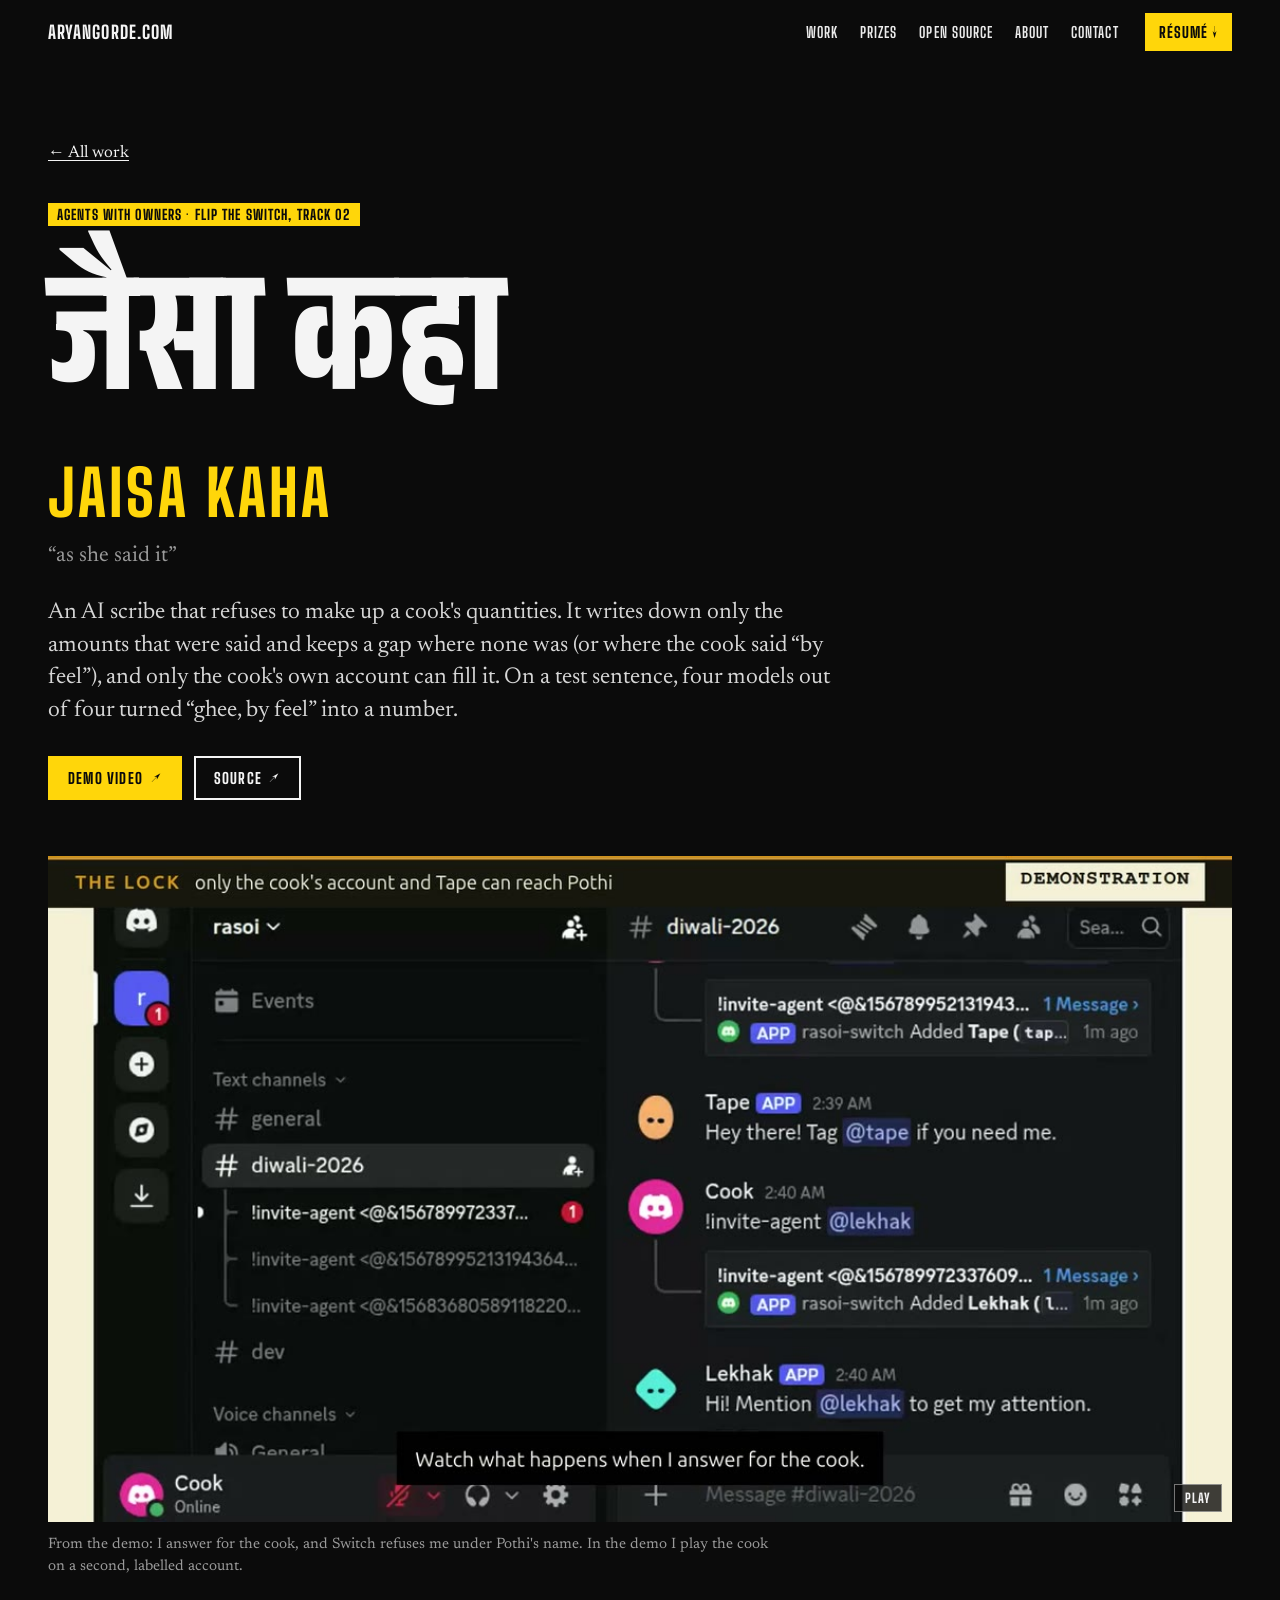
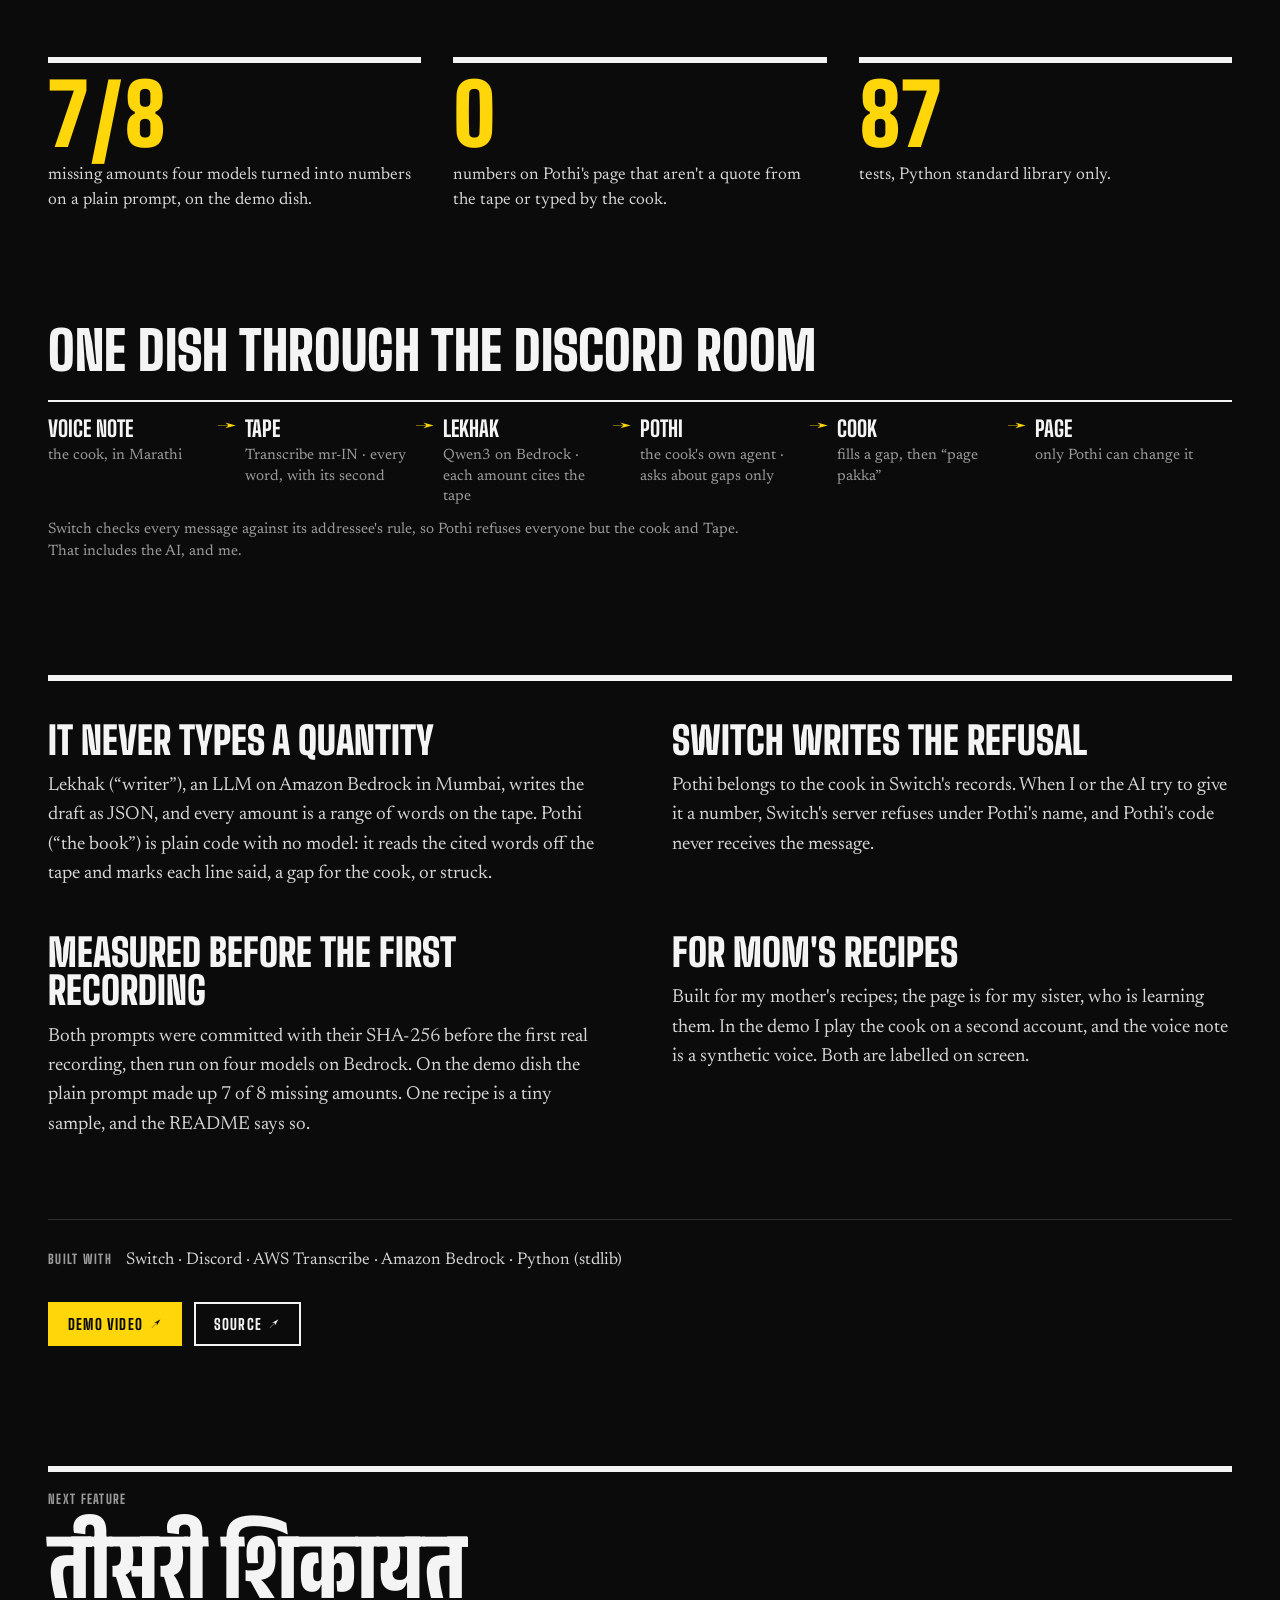
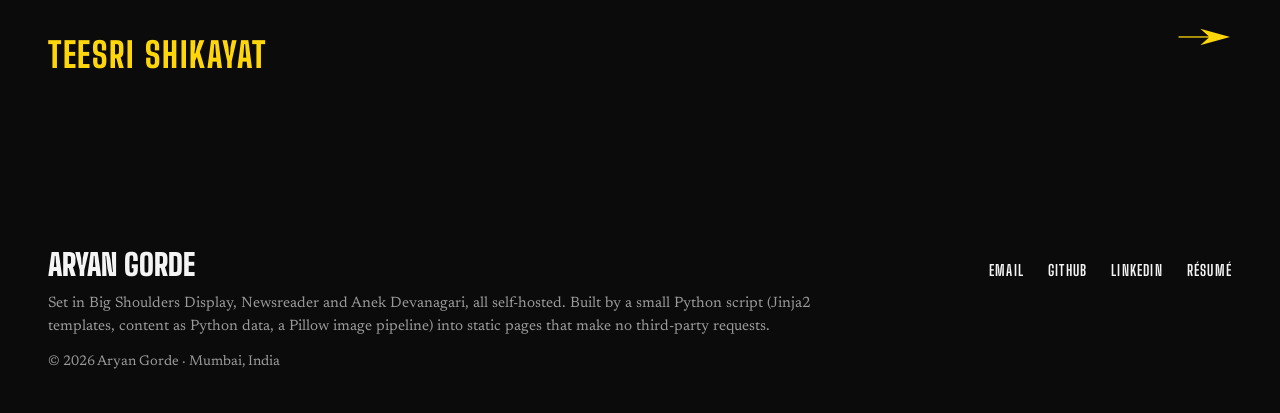
==== jaisa-kaha/index.html @ fd1ba0e4 "Magazine redesign: feature pages, new type, 404 and link previews Rebuilds aryangorde.com as a magaz" ====
<!DOCTYPE html>
<html lang="en">
<head>
<meta charset="UTF-8" />
<meta name="viewport" content="width=device-width, initial-scale=1.0" />
<title>Jaisa Kaha · Aryan Gorde</title>
<meta name="description" content="An AI scribe that refuses to make up a cook's quantities. Only the cook's own account can fill a gap." />
<meta name="theme-color" content="#0b0b0b" />
<link rel="icon" href="data:image/svg+xml,%3Csvg xmlns='http://www.w3.org/2000/svg' viewBox='0 0 32 32'%3E%3Crect width='32' height='32' fill='%230b0b0b'/%3E%3Crect x='5' y='20' width='22' height='7' fill='%23ffd60a'/%3E%3Cpath d='M9 18 15 4h2l6 14h-4l-1-3h-4l-1 3z' fill='%23f4f4f4'/%3E%3C/svg%3E" />
<meta name="color-scheme" content="dark" />
<link rel="canonical" href="https://aryangorde.com/jaisa-kaha/" />

<meta property="og:type" content="article" />
<meta property="og:site_name" content="aryangorde.com" />
<meta property="og:title" content="Jaisa Kaha · Aryan Gorde" />
<meta property="og:description" content="An AI scribe that refuses to make up a cook's quantities. Only the cook's own account can fill a gap." />
<meta property="og:url" content="https://aryangorde.com/jaisa-kaha/" />
<meta property="og:image" content="https://aryangorde.com/og/jaisa-kaha.jpg" />
<meta property="og:image:width" content="1200" />
<meta property="og:image:height" content="630" />
<meta property="og:image:alt" content="Jaisa Kaha, a build by Aryan Gorde" />
<meta name="twitter:card" content="summary_large_image" />

<link rel="preload" href="/fonts/big-shoulders-latin.woff2" as="font" type="font/woff2" crossorigin />
<link rel="preload" href="/fonts/newsreader-latin.woff2" as="font" type="font/woff2" crossorigin />
<link rel="preload" href="/fonts/anek-devanagari-names.woff2" as="font" type="font/woff2" crossorigin />

<!--
  GENERATED FILE. Built by build.py from build_src/; edits here are overwritten.
  Edit build_src/content.py (words), build_src/templates/ (markup),
  build_src/static/css/site.css (design) or build_src/static/js/site.js (behaviour),
  then run: python3 build.py
-->

<script>
(function (d) {
  var r = d.documentElement;
  r.classList.add("js");
  if (window.matchMedia && matchMedia("(prefers-reduced-motion: no-preference)").matches) r.classList.add("motion");
})(document);
</script>

<style>
@font-face {
  font-family: "Big Shoulders Display";
  src: url(/fonts/big-shoulders-latin.woff2) format("woff2");
  font-weight: 600 900;
  font-display: swap;
}
/* ₹ and arrows: not in the latin subset. */
@font-face {
  font-family: "Big Shoulders Display";
  src: url(/fonts/big-shoulders-symbols.woff2) format("woff2");
  font-weight: 600 900;
  unicode-range: U+20B9, U+2190-2193, U+2197, U+2212;
  font-display: swap;
}
@font-face {
  font-family: "Newsreader";
  src: url(/fonts/newsreader-latin.woff2) format("woff2");
  font-weight: 400 700;
  font-display: swap;
}
@font-face {
  font-family: "Newsreader";
  src: url(/fonts/newsreader-symbols.woff2) format("woff2");
  font-weight: 400 700;
  unicode-range: U+20B9, U+2190-2193, U+2197, U+2212;
  font-display: swap;
}
/* Only the letters of the project names (a Google Fonts text= subset, 3 KB). */
@font-face {
  font-family: "Anek Devanagari";
  src: url(/fonts/anek-devanagari-names.woff2) format("woff2");
  font-weight: 700;
  font-stretch: 75%;
  font-display: swap;
}

/* ==========================================================================
   aryangorde.com: the magazine.

   Black pages with white type, a cool white "paper" for the record (prizes,
   open source, changelog) and a yellow back cover. Headlines in Big Shoulders
   Display, text in Newsreader, the Hindi names in Anek Devanagari. One accent,
   the yellow: chips, the highlighter, numbers, and the button that matters.

   Colours a section uses come from the --c-* variables, which .paper and
   .contact flip, so a component works on any page colour without a variant.
   Every class used in the templates has to be defined here: build.py fails
   the build otherwise.
   ========================================================================== */

:root {
  --bg: #0b0b0b;
  --fg: #f4f4f4;
  --dim: #9a9a9a;
  --body: #d6d6d6;
  --hl: #ffd60a;
  --paper: #f4f4f4;
  --ink: #0b0b0b;

  --head: "Big Shoulders Display", Impact, "Arial Narrow", sans-serif;
  --text: "Newsreader", Georgia, "Times New Roman", serif;
  --hi: "Anek Devanagari", "Noto Sans Devanagari", sans-serif;
  --mono: ui-monospace, SFMono-Regular, Menlo, Consolas, "Liberation Mono", monospace;

  --max: 1320px;
  --gut: clamp(20px, 4vw, 48px);
  --nav-h: 64px;
  --rule: 6px;

  /* The colours of whatever page a component sits on. */
  --c-bg: var(--bg);
  --c-fg: var(--fg);
  --c-dim: var(--dim);
  --c-body: var(--body);
  --c-line: rgba(244, 244, 244, .16);
  --c-focus: var(--hl);
}

/* ---- base ----------------------------------------------------------------- */

*, *::before, *::after { box-sizing: border-box; }
* { margin: 0; }
ul, ol { padding: 0; list-style: none; }
[hidden] { display: none !important; }

html {
  background: var(--bg);
  color: var(--fg);
  scroll-padding-top: calc(var(--nav-h) + 16px);
  -webkit-text-size-adjust: 100%;
  text-size-adjust: 100%;
}
html.motion { scroll-behavior: smooth; }

body {
  font: 400 19px/1.5 var(--text);
  font-optical-sizing: auto;
  -webkit-font-smoothing: antialiased;
  -moz-osx-font-smoothing: grayscale;
  text-rendering: optimizeLegibility;
  overflow-x: hidden;
}

img, video, svg { display: block; max-width: 100%; }
img, video { height: auto; }
a { color: inherit; }
b, strong { font-weight: 600; }
button { font: inherit; color: inherit; }
table { border-collapse: collapse; }

code {
  font-family: var(--mono);
  font-size: .84em;
  padding: .08em .32em;
  background: color-mix(in srgb, var(--c-fg) 9%, transparent);
  border-radius: 2px;
}

/* The highlighter. */
mark {
  color: inherit;
  background: none;
  font-weight: 600;
  box-shadow: inset 0 -.34em 0 rgba(255, 214, 10, .6);
}

:focus-visible { outline: 3px solid var(--c-focus); outline-offset: 3px; }
main:focus { outline: none; }

::selection { background: var(--hl); color: var(--ink); }

.wrap {
  width: 100%;
  max-width: var(--max);
  margin-inline: auto;
  padding-inline: var(--gut);
}

.visually-hidden {
  position: absolute !important;
  width: 1px; height: 1px;
  padding: 0; margin: -1px;
  overflow: hidden; clip: rect(0 0 0 0);
  white-space: nowrap; border: 0;
}

.skip-link {
  position: absolute;
  left: 12px; top: -80px;
  z-index: 100;
  padding: 10px 14px 9px;
  background: var(--hl);
  color: var(--ink);
  font: 800 15px/1 var(--head);
  letter-spacing: .08em;
  text-transform: uppercase;
  text-decoration: none;
}
.skip-link:focus { top: 12px; }

/* ---- type pieces ------------------------------------------------------------ */

/* A label chip: yellow, set in the headline face. */
.chip {
  display: inline-block;
  padding: 5px 9px 4px;
  background: var(--hl);
  color: var(--ink);
  font: 800 14px/1 var(--head);
  letter-spacing: .08em;
  text-transform: uppercase;
}
.chip-ink { background: var(--ink); color: var(--hl); }

.chips { display: flex; flex-wrap: wrap; gap: 6px; }
.chips li {
  padding: 4px 8px 3px;
  border: 1px solid var(--c-line);
  font: 700 13px/1 var(--head);
  letter-spacing: .06em;
  text-transform: uppercase;
}

.label {
  font: 800 13px/1.2 var(--head);
  letter-spacing: .1em;
  text-transform: uppercase;
  color: var(--c-dim);
}

.arr { display: inline-block; font-weight: 400; transition: transform .15s ease; }

.text-link {
  color: inherit;
  text-decoration: underline;
  text-decoration-thickness: 1px;
  text-underline-offset: .2em;
}
.text-link:hover { text-decoration-thickness: 2px; text-decoration-color: var(--hl); }
.paper .text-link:hover, .contact .text-link:hover { text-decoration-color: currentColor; }

/* Captions under figures. */
.cap {
  margin-top: 12px;
  max-width: 48em;
  font-size: 15px;
  line-height: 1.45;
  color: var(--c-dim);
}
.cap-dark { color: var(--dim); }

/* What a project's name means, in its own words. */
.gloss { font-size: 19px; color: var(--c-dim); }

.teaser { margin-top: 14px; font-size: 19px; line-height: 1.45; color: var(--c-body); }

/* ---- buttons ---------------------------------------------------------------- */

.btn-row { display: flex; flex-wrap: wrap; gap: 12px; margin-top: 28px; }

.btn {
  display: inline-flex;
  align-items: center;
  gap: .5em;
  padding: 13px 18px 12px;
  border: 2px solid currentColor;
  background: transparent;
  color: inherit;
  font: 800 15px/1 var(--head);
  letter-spacing: .08em;
  text-transform: uppercase;
  text-decoration: none;
  cursor: pointer;
  transition: background-color .15s ease, color .15s ease, border-color .15s ease;
}
.btn:hover { background: var(--c-fg); border-color: var(--c-fg); color: var(--c-bg); }
.btn:hover .arr { transform: translateX(3px); }
.btn[disabled] { opacity: .4; cursor: not-allowed; }
.btn[disabled]:hover { background: transparent; color: inherit; border-color: currentColor; }

.btn-solid { background: var(--hl); border-color: var(--hl); color: var(--ink); }
.paper .btn-solid { border-color: var(--ink); }
.contact .btn-solid { background: var(--ink); border-color: var(--ink); color: var(--hl); }

.btn-ink { background: var(--ink); border-color: var(--ink); color: var(--fg); }
.btn-ink:hover { background: transparent; color: var(--ink); border-color: var(--ink); }

/* ---- nav ---------------------------------------------------------------------- */

.nav {
  position: fixed;
  inset: 0 0 auto;
  z-index: 50;
  transition: background-color .2s ease, border-color .2s ease;
  border-bottom: 1px solid transparent;
}
.nav.is-scrolled,
html:not(.js) .nav {
  background: rgba(11, 11, 11, .94);
  border-bottom-color: rgba(244, 244, 244, .1);
}
@supports (backdrop-filter: blur(8px)) {
  .nav.is-scrolled { background: rgba(11, 11, 11, .82); backdrop-filter: blur(10px); }
}

.nav-inner {
  display: flex;
  align-items: center;
  gap: 26px;
  max-width: var(--max);
  height: var(--nav-h);
  margin-inline: auto;
  padding-inline: var(--gut);
  font-family: var(--head);
  text-transform: uppercase;
}
.nav-site {
  font-weight: 800;
  font-size: 18px;
  letter-spacing: .06em;
  text-decoration: none;
}
.nav-links { display: flex; gap: 22px; margin-left: auto; }
.nav-links a {
  font-weight: 700;
  font-size: 15px;
  letter-spacing: .07em;
  color: #ececec;
  text-decoration: none;
}
.nav-links a:hover { color: var(--hl); }
.nav-cv {
  padding: 8px 14px 7px;
  background: var(--hl);
  color: var(--ink);
  font-weight: 800;
  font-size: 15px;
  letter-spacing: .07em;
  text-decoration: none;
}
.nav-cv:hover { background: var(--fg); }

/* ---- sections ------------------------------------------------------------------- */

.section { padding-block: clamp(72px, 10vw, 140px); }

.paper {
  --c-bg: var(--paper);
  --c-fg: var(--ink);
  --c-dim: #5a5a5a;
  --c-body: #1f1f1f;
  --c-line: rgba(11, 11, 11, .18);
  --c-focus: var(--ink);
  background: var(--c-bg);
  color: var(--c-fg);
}
/* Two paper sections in a row read as one spread. */
.paper + .paper { padding-top: 0; }

/* A department header: a heavy rule, the title, one line beside it. */
.sec-head {
  display: grid;
  grid-template-columns: auto minmax(0, 1fr);
  align-items: end;
  gap: 12px 40px;
  margin-bottom: clamp(40px, 6vw, 72px);
  padding-top: 18px;
  border-top: var(--rule) solid var(--c-fg);
}
.sec-title {
  font: 900 clamp(60px, 9vw, 128px)/.82 var(--head);
  letter-spacing: -.005em;
  text-transform: uppercase;
}
.sec-dek {
  justify-self: end;
  max-width: 26em;
  padding-bottom: 6px;
  font-size: 19px;
  line-height: 1.4;
  color: var(--c-dim);
  text-align: right;
}

.sub-head {
  margin-top: clamp(64px, 8vw, 96px);
  padding-top: 14px;
  border-top: 2px solid var(--c-fg);
  font: 900 clamp(32px, 3.4vw, 44px)/1 var(--head);
  text-transform: uppercase;
}

/* Figure titles on feature pages and in the demos. */
.fig-title {
  font: 900 clamp(34px, 4.2vw, 58px)/.95 var(--head);
  text-transform: uppercase;
}

/* A label/value list. */
.facts {
  display: flex;
  flex-wrap: wrap;
  margin-top: 24px;
  border-top: 1px solid var(--c-line);
  border-bottom: 1px solid var(--c-line);
}
.facts div { padding: 12px 32px 12px 0; }
.facts dt { font: 800 13px/1.2 var(--head); letter-spacing: .1em; text-transform: uppercase; color: var(--c-dim); }
.facts dd { margin-top: 4px; font-size: 17px; font-weight: 600; line-height: 1.3; }
.facts-dark {
  display: grid;
  grid-template-columns: repeat(2, minmax(0, 1fr));
  margin-top: 36px;
}
.facts-dark div { padding-right: 20px; border-bottom: 1px solid var(--c-line); }
.facts-dark div:nth-last-child(-n+2) { border-bottom: 0; }

/* ---- project names: Devanagari over the Latin ------------------------------------
   The size comes from the container's font-size, so one rule serves the cover
   story, the cards, the feature headline and the "next" link. */

.pname { display: block; }
.pname-hi {
  display: block;
  margin-bottom: -.1em;
  font: 700 .92em/1.32 var(--hi);
  font-stretch: 75%;
  letter-spacing: 0;
}
.pname-en {
  display: block;
  font: 900 1em/.86 var(--head);
  letter-spacing: -.005em;
  text-transform: uppercase;
}
.pname-hi + .pname-en {
  margin-top: .06em;
  font-size: .34em;
  font-weight: 800;
  line-height: 1;
  letter-spacing: .05em;
  color: var(--hl);
}

/* ---- the cover --------------------------------------------------------------------- */

.cover {
  position: relative;
  min-height: 100vh;
  min-height: 100svh;
  overflow: hidden;
  isolation: isolate;
}

.cover-photo {
  position: absolute;
  inset: 0 0 0 auto;
  width: 52%;
  z-index: -2;
  -webkit-mask-image: linear-gradient(90deg, transparent 0%, rgba(0, 0, 0, .6) 22%, #000 48%);
          mask-image: linear-gradient(90deg, transparent 0%, rgba(0, 0, 0, .6) 22%, #000 48%);
}
.cover-photo picture, .cover-photo img { width: 100%; height: 100%; }
.cover-photo img {
  object-fit: cover;
  object-position: center 22%;
  filter: contrast(1.06) saturate(1.08);
}
/* Fades the photo into the page at the bottom, and shades the top so the nav reads. */
.cover-fade {
  position: absolute;
  inset: 0 0 0 auto;
  width: 52%;
  z-index: -1;
  pointer-events: none;
  background:
    linear-gradient(0deg, var(--bg) 0%, rgba(11, 11, 11, 0) 38%),
    linear-gradient(180deg, rgba(11, 11, 11, .72) 0, rgba(11, 11, 11, 0) 150px);
}

.cover-body { padding-top: calc(var(--nav-h) + 18px); padding-bottom: 48px; }

.cover-name {
  font: 900 clamp(96px, 17.5vw, 268px)/.8 var(--head);
  letter-spacing: -.01em;
  text-transform: uppercase;
}
.cn-1, .cn-2 { display: block; }
.cn-2 { padding-left: .32em; }

.cover-lines {
  display: grid;
  grid-template-columns: repeat(3, minmax(0, 260px));
  gap: 36px;
  margin-top: 40px;
}
.cl { min-width: 0; }
.cl-link { display: block; text-decoration: none; }
.cl .chip { white-space: nowrap; }
.cl-head {
  display: block;
  margin-top: 12px;
  font: 800 34px/1 var(--head);
  letter-spacing: .01em;
  text-transform: uppercase;
  text-decoration: underline transparent 3px;
  text-underline-offset: .12em;
  transition: text-decoration-color .15s ease;
}
.cl-link:hover .cl-head { text-decoration-color: var(--hl); }
.cl-text { display: block; margin-top: 8px; font-size: 17px; line-height: 1.4; color: var(--body); }

.cover-deck { max-width: 30em; margin-top: 44px; font-size: 23px; line-height: 1.38; }
.cover-actions {
  display: flex;
  flex-wrap: wrap;
  align-items: center;
  gap: 16px 28px;
  margin-top: 30px;
  font-size: 18px;
}

/* ---- silent loops --------------------------------------------------------------------
   The poster is the picture until the video has frames to show. */

.loop {
  position: relative;
  aspect-ratio: 16 / 9;
  overflow: hidden;
  background: #161616;
}
.loop-poster, .loop-video {
  position: absolute;
  inset: 0;
  width: 100%;
  height: 100%;
  object-fit: cover;
}
.loop-video { opacity: 0; transition: opacity .3s ease; }
.loop.is-playing .loop-video { opacity: 1; }
.loop-btn {
  position: absolute;
  right: 10px;
  bottom: 10px;
  z-index: 3;
  padding: 7px 10px 6px;
  border: 1px solid rgba(244, 244, 244, .45);
  background: rgba(11, 11, 11, .78);
  color: var(--fg);
  font: 800 13px/1 var(--head);
  letter-spacing: .08em;
  text-transform: uppercase;
  cursor: pointer;
}
.loop-btn:hover { background: var(--fg); color: var(--ink); }

/* ---- work ----------------------------------------------------------------------------- */

.lead {
  display: grid;
  grid-template-columns: minmax(0, 1.4fr) minmax(0, 1fr);
  align-items: center;
  gap: 48px;
  padding-bottom: 64px;
  margin-bottom: 56px;
  border-bottom: 1px solid var(--c-line);
}
.lead-media, .lead-text, .prize-text, .log-body { min-width: 0; }
.lead-text h3 { margin-top: 16px; font-size: clamp(60px, 6.4vw, 92px); }
.lead-text .gloss { margin-top: 10px; }
.lead-fig { margin-top: 22px; font-size: 16px; line-height: 1.4; color: var(--c-dim); }
.lead-fig b {
  display: block;
  margin-bottom: 4px;
  font: 900 56px/1 var(--head);
  color: var(--hl);
}
.lead-text .btn { margin-top: 26px; }

.cards { display: grid; grid-template-columns: repeat(3, minmax(0, 1fr)); gap: 40px; }
.card article { position: relative; display: flex; flex-direction: column; height: 100%; }
.card-media { margin-bottom: 18px; }
.card h3 { font-size: 46px; }
.card-link { text-decoration: none; }
/* The whole card is the link; the loop's button sits above it. */
.card-link::after { content: ""; position: absolute; inset: 0; z-index: 1; }
.card-link:focus-visible { outline: none; }
.card-link:focus-visible::after { outline: 3px solid var(--c-focus); outline-offset: 6px; }
.card-kicker {
  margin-top: 10px;
  font: 700 13px/1.3 var(--head);
  letter-spacing: .08em;
  text-transform: uppercase;
  color: var(--c-dim);
}
.card .teaser { font-size: 18px; }
.card-more {
  margin-top: auto;
  padding-top: 16px;
  font: 800 14px/1 var(--head);
  letter-spacing: .08em;
  text-transform: uppercase;
  color: var(--hl);
}
.card:hover .card-more { text-decoration: underline; text-underline-offset: .2em; }
.card:hover .pname-en { text-decoration: underline; text-decoration-thickness: .06em; text-underline-offset: .1em; }

/* No public video: the headline number stands in for one. */
.card-stat {
  display: flex;
  flex-direction: column;
  justify-content: flex-end;
  aspect-ratio: 16 / 9;
  padding: 18px 20px;
  background: #161616;
  border-top: var(--rule) solid var(--hl);
}
.card-stat b { font: 900 clamp(64px, 6.6vw, 100px)/.85 var(--head); color: var(--hl); }
.card-stat span { margin-top: 10px; max-width: 26em; font-size: 15px; line-height: 1.35; color: var(--body); }

/* ---- prizes ------------------------------------------------------------------------------ */

.prize {
  display: grid;
  grid-template-columns: minmax(0, 1fr) minmax(0, 1fr);
  gap: 40px 56px;
  padding-block: 56px;
  border-top: 1px solid var(--c-line);
}
.prize:first-of-type { padding-top: 0; border-top: 0; }

.prize-rank { font: 900 clamp(68px, 8.4vw, 124px)/.84 var(--head); text-transform: uppercase; }
.prize-rank span { display: block; }
.prize-rank .rank-lead {
  display: inline-block;
  margin-bottom: .14em;
  padding: .06em .14em .02em;
  background: var(--hl);
  font-size: .42em;
  letter-spacing: .04em;
}
.prize-event {
  margin-top: 20px;
  font: 800 clamp(30px, 3.2vw, 44px)/1 var(--head);
  text-transform: uppercase;
}
.prize-org { margin-top: 10px; font-size: 16px; color: var(--c-dim); }
.prize-field { margin-top: 4px; font-size: 17px; }
.prize-build { margin-top: 20px; max-width: 36em; font-size: 18px; line-height: 1.5; color: var(--c-body); }
.prize-build b { color: var(--c-fg); }

/* The organisers' graphic, cropped to its header and Aryan's row. */
.proof { align-self: start; }
.proof-part { display: block; width: var(--w); max-width: 100%; }
.proof-part img { width: 100%; }
.proof-break {
  display: flex;
  align-items: center;
  gap: 8px;
  margin: 10px 0;
  color: var(--c-dim);
}
.proof-break::before, .proof-break::after { content: ""; flex: 1; border-top: 1px dashed currentColor; }
.proof-break svg { width: 28px; height: 14px; fill: none; stroke: currentColor; stroke-width: 1.5; }

/* ---- demos -------------------------------------------------------------------------------- */

.demo {
  padding: clamp(20px, 3vw, 36px);
  border: 2px solid var(--c-fg);
}
.demo-title { font: 900 clamp(26px, 2.6vw, 34px)/1 var(--head); text-transform: uppercase; }
.demo-intro { margin-top: 12px; max-width: 46em; font-size: 19px; line-height: 1.45; color: var(--c-body); }
.demo-intro b { color: var(--c-fg); }

/* The 64 KiB slider. */
.trunc { grid-column: 1 / -1; }
.trunc-label { display: block; margin-top: 16px; font-size: 18px; }
.trunc-label output { font-weight: 700; }

.trunc-range {
  -webkit-appearance: none;
  appearance: none;
  display: block;
  width: 100%;
  height: 32px;
  margin-top: 10px;
  background: transparent;
  cursor: pointer;
}
.trunc-range::-webkit-slider-runnable-track { height: 4px; background: var(--c-fg); }
.trunc-range::-moz-range-track { height: 4px; background: var(--c-fg); }
.trunc-range::-webkit-slider-thumb {
  -webkit-appearance: none;
  width: 26px; height: 26px;
  margin-top: -11px;
  background: var(--hl);
  border: 2px solid var(--ink);
}
.trunc-range::-moz-range-thumb {
  width: 22px; height: 22px;
  border-radius: 0;
  background: var(--hl);
  border: 2px solid var(--ink);
}
.trunc-range:focus-visible { outline-offset: 6px; }

.trunc-bar {
  position: relative;
  height: 44px;
  margin-top: 34px;
  background: color-mix(in srgb, var(--c-fg) 8%, transparent);
}
.tb-kept, .tb-lost { position: absolute; top: 0; bottom: 0; }
.tb-kept { left: 0; width: min(var(--p), var(--l)); background: var(--c-fg); }
.tb-lost {
  left: var(--l);
  width: max(0%, calc(var(--p) - var(--l)));
  background: repeating-linear-gradient(135deg, var(--ink) 0 2px, var(--hl) 2px 8px);
}
.tb-cut {
  position: absolute;
  left: var(--l);
  top: -26px;
  bottom: -6px;
  padding-left: 6px;
  border-left: 2px dashed var(--c-fg);
  font: 800 13px/1 var(--head);
  letter-spacing: .08em;
  text-transform: uppercase;
  white-space: nowrap;
}

.trunc-read {
  display: grid;
  grid-template-columns: repeat(3, minmax(0, 1fr));
  gap: 20px;
  margin-top: 24px;
}
.trunc-read div { padding-top: 10px; border-top: 1px solid var(--c-line); }
.trunc-read dt { font: 800 13px/1.2 var(--head); letter-spacing: .1em; text-transform: uppercase; color: var(--c-dim); }
.trunc-read dd { margin-top: 6px; font: 900 clamp(30px, 3.2vw, 44px)/1 var(--head); text-transform: uppercase; }
.trunc-verdict { margin-top: 18px; font-size: 21px; font-weight: 600; }

.dots { margin-top: 32px; }
.dot-grid { display: grid; grid-template-columns: repeat(36, minmax(0, 1fr)); gap: 3px; max-width: 760px; }
.dot-grid i { aspect-ratio: 1; border: 1px solid var(--c-fg); }
.dot-grid .on { background: var(--c-fg); }
.dots .cap b { color: var(--c-fg); }

/* The tripwire map. */
.trip { margin-top: clamp(64px, 8vw, 96px); }
.trip-map {
  --hs: 26px;
  position: relative;
  aspect-ratio: var(--mw) / var(--mh);
  margin-top: 24px;
  overflow: hidden;
  background:
    radial-gradient(ellipse at 50% 55%, rgba(244, 244, 244, .06), transparent 70%),
    #121212;
  border: 1px solid rgba(244, 244, 244, .14);
}
.home {
  position: absolute;
  left: var(--x);
  top: var(--y);
  width: var(--hs);
  height: var(--hs);
  margin: calc(var(--hs) / -2) 0 0 calc(var(--hs) / -2);
  padding: 0;
  border: 2px solid #bdbdbd;
  border-radius: 3px;
  background: var(--bg);
  cursor: pointer;
  transition: background-color .15s ease, border-color .15s ease, box-shadow .15s ease;
}
.home:disabled { cursor: default; }
.home:not(:disabled):hover { border-color: var(--hl); }
.home:focus-visible { outline: 3px solid var(--fg); outline-offset: 2px; }
.home.is-warned { border-color: var(--hl); box-shadow: 0 0 0 4px rgba(255, 214, 10, .28); }
.home.is-reported { background: var(--hl); border-color: var(--hl); }
.home.is-old { background: #4a4a4a; border-color: #8a8a8a; box-shadow: none; }

/* The 250 m ring, sized as a share of the plot so it scales with it. */
.trip-ring {
  position: absolute;
  left: var(--x, 50%);
  top: var(--y, 50%);
  width: calc(100% * 500 / var(--mw));
  aspect-ratio: 1;
  border: 2px dashed var(--hl);
  border-radius: 50%;
  background: rgba(255, 214, 10, .1);
  transform: translate(-50%, -50%) scale(.6);
  opacity: 0;
  pointer-events: none;
  transition: opacity .3s ease, transform .4s ease;
}
.trip-ring.is-on { opacity: 1; transform: translate(-50%, -50%) scale(1); }

.trip-scale {
  position: absolute;
  left: 18px;
  bottom: 14px;
  width: calc(100% * 250 / var(--mw));
  height: 8px;
  border: 2px solid var(--dim);
  border-top: 0;
  pointer-events: none;
}
.trip-scale span {
  position: absolute;
  left: 0; right: 0;
  bottom: 10px;
  font: 800 13px/1 var(--head);
  letter-spacing: .08em;
  text-transform: uppercase;
  color: var(--dim);
  text-align: center;
}

.trip-bar {
  display: flex;
  flex-wrap: wrap;
  align-items: center;
  justify-content: space-between;
  gap: 12px 24px;
  margin-top: 18px;
}
.trip-clock { font: 800 22px/1 var(--head); text-transform: uppercase; letter-spacing: .03em; }
.trip-clock .label { margin-right: 8px; }
.trip-btns { display: flex; flex-wrap: wrap; gap: 10px; }
.trip-status { min-height: 2.9em; margin-top: 14px; font-size: 18px; line-height: 1.45; }
.trip-status b { color: var(--hl); }
.trip-key {
  display: flex;
  flex-wrap: wrap;
  gap: 8px 24px;
  margin-top: 14px;
  font-size: 15px;
  color: var(--dim);
}
.trip-key li { display: flex; align-items: center; gap: 8px; }
.trip-key i { width: 14px; height: 14px; border: 2px solid #bdbdbd; border-radius: 2px; background: var(--bg); }
.trip-key .k-rep { background: var(--hl); border-color: var(--hl); }
.trip-key .k-warn { border-color: var(--hl); box-shadow: 0 0 0 3px rgba(255, 214, 10, .28); }
.trip-key .k-old { background: #4a4a4a; border-color: #8a8a8a; }
.k-home { border-color: #bdbdbd; }

/* ---- open source ----------------------------------------------------------------------------- */

.prs { display: grid; grid-template-columns: repeat(2, minmax(0, 1fr)); gap: 40px; }
.pr {
  display: flex;
  flex-direction: column;
  align-items: flex-start;
  padding-top: 20px;
  border-top: var(--rule) solid var(--c-fg);
}
.pr-name { margin-top: 16px; font: 900 clamp(44px, 4.6vw, 64px)/.9 var(--head); text-transform: uppercase; }
.pr-num { color: var(--c-dim); }
.pr-title { margin-top: 12px; font-size: 17px; }
.pr-summary { margin-top: 14px; font-size: 18px; line-height: 1.5; color: var(--c-body); }
.pr .facts { align-self: stretch; }
.pr .btn { margin-top: 24px; }

.entries { width: 100%; margin-top: 24px; font-size: 17px; }
.entries th {
  padding: 0 20px 10px 0;
  border-bottom: 2px solid var(--c-fg);
  font: 800 13px/1.2 var(--head);
  letter-spacing: .1em;
  text-transform: uppercase;
  text-align: left;
  color: var(--c-dim);
}
.entries td { padding: 16px 20px 16px 0; border-bottom: 1px solid var(--c-line); vertical-align: top; line-height: 1.4; }
.ent-when { font: 800 15px/1.4 var(--head); letter-spacing: .06em; text-transform: uppercase; white-space: nowrap; }
.ent-event b, .ent-event span { display: block; }
.ent-event span { font-size: 15px; color: var(--c-dim); }
.ent-build { color: var(--c-body); }
.ent-build b { color: var(--c-fg); }
.ent-out { font-size: 15px; white-space: nowrap; }

/* ---- about ------------------------------------------------------------------------------------ */

.about { display: grid; grid-template-columns: minmax(0, 1fr) minmax(0, 1.3fr); gap: 40px 64px; }
.about-lede { font: 500 clamp(32px, 3.6vw, 52px)/1.12 var(--text); letter-spacing: -.01em; }
.about-body p { font-size: 20px; line-height: 1.55; color: var(--c-body); }
.about-body p + p { margin-top: 1em; }

.figs {
  display: grid;
  grid-template-columns: repeat(4, minmax(0, 1fr));
  gap: 24px;
  margin-top: clamp(56px, 7vw, 88px);
}
.figs li { padding-top: 16px; border-top: var(--rule) solid var(--c-fg); }
.figs b { display: block; font: 900 clamp(72px, 9vw, 136px)/.84 var(--head); color: var(--hl); }
.figs span { display: block; margin-top: 10px; font-size: 17px; line-height: 1.35; color: var(--c-dim); }

/* ---- stack -------------------------------------------------------------------------------------- */

.layers { border-top: 1px solid var(--c-line); }
.layer {
  display: grid;
  grid-template-columns: 200px minmax(0, 1fr) minmax(0, 1.5fr);
  align-items: baseline;
  gap: 8px 32px;
  padding-block: 20px;
  border-bottom: 1px solid var(--c-line);
}
.layer-name { font: 800 30px/1 var(--head); text-transform: uppercase; }
.layer-note { font-size: 17px; color: var(--c-dim); }
.layer-items { font-size: 18px; color: var(--c-body); }
.langs { margin-top: 28px; font-size: 18px; }
.langs .label { margin-right: 10px; }

/* ---- changelog (paper) ----------------------------------------------------------------------------- */

.log-grid { display: grid; grid-template-columns: minmax(0, 1fr) 340px; gap: 64px; align-items: start; }
.log { border-top: 2px solid var(--c-fg); }
.log-row {
  display: grid;
  grid-template-columns: 150px minmax(0, 1fr);
  gap: 8px 28px;
  padding-block: 28px;
  border-bottom: 1px solid var(--c-line);
}
.log-date { padding-top: 6px; font: 800 17px/1.2 var(--head); letter-spacing: .06em; text-transform: uppercase; }
.log-name { font: 900 clamp(30px, 3vw, 40px)/1 var(--head); text-transform: uppercase; }
.log-hi { font: 700 .9em/1.2 var(--hi); font-stretch: 75%; margin-right: .18em; }
.log-name .chip { margin-left: 6px; white-space: nowrap; font-size: 14px; vertical-align: .3em; }
.log-ctx { margin-top: 8px; font-size: 15px; color: var(--c-dim); }
.log-detail { margin-top: 10px; max-width: 40em; font-size: 18px; line-height: 1.5; color: var(--c-body); }
.log-tech { margin-top: 10px; font: 700 14px/1.4 var(--head); letter-spacing: .06em; text-transform: uppercase; color: var(--c-dim); }
.log-links { display: flex; flex-wrap: wrap; gap: 6px 22px; margin-top: 12px; font-size: 16px; }

.log-side { position: sticky; top: calc(var(--nav-h) + 32px); }
.side-block { padding-top: 16px; border-top: var(--rule) solid var(--c-fg); }
.side-block + .side-block { margin-top: 48px; }
.side-head { font: 900 30px/1 var(--head); text-transform: uppercase; }
.side-strong { margin-top: 14px; font-size: 18px; font-weight: 600; }
.side-block p { font-size: 17px; }
.side-dim { margin-top: 2px; font-size: 15px !important; color: var(--c-dim); }
.side-text { margin-top: 10px; line-height: 1.45; color: var(--c-body); }
.certs { margin-top: 12px; }
.certs li { padding-block: 10px; border-bottom: 1px solid var(--c-line); }
.certs b { display: block; font-size: 16px; line-height: 1.35; }
.certs span { display: block; margin-top: 2px; font-size: 14px; color: var(--c-dim); }

/* ---- contact: the yellow back cover ------------------------------------------------------------------ */

.contact {
  --c-bg: var(--hl);
  --c-fg: var(--ink);
  --c-dim: #4d4300;
  --c-body: #1a1700;
  --c-line: rgba(11, 11, 11, .3);
  --c-focus: var(--ink);
  background: var(--c-bg);
  color: var(--c-fg);
}
.contact-head {
  max-width: 11em;
  font: 900 clamp(64px, 10vw, 164px)/.84 var(--head);
  letter-spacing: -.005em;
  text-transform: uppercase;
}
/* Inverted words. The black band covers the capitals only (not the font's
   whole ascent), so it never reaches into the line above. */
.ul {
  padding: 0 .06em;
  background: linear-gradient(var(--ink), var(--ink)) 0 58% / 100% .9em no-repeat;
  color: var(--hl);
  -webkit-box-decoration-break: clone;
          box-decoration-break: clone;
}
.contact-grid {
  display: grid;
  grid-template-columns: minmax(0, 1.2fr) minmax(0, 1fr);
  gap: 48px 72px;
  margin-top: clamp(40px, 6vw, 72px);
}
.contact-body { max-width: 34em; font-size: 20px; line-height: 1.5; color: var(--c-body); }
.mail-row { display: flex; flex-wrap: wrap; align-items: center; gap: 14px 18px; margin-top: 30px; }
.mail {
  font: 800 clamp(26px, 3vw, 40px)/1.1 var(--head);
  letter-spacing: .01em;
  text-decoration: underline;
  text-decoration-thickness: 3px;
  text-underline-offset: .14em;
  overflow-wrap: anywhere;
}
.mail:hover { text-decoration-thickness: 5px; }
.copy-status { min-height: 1.5em; margin-top: 10px; font-size: 16px; font-weight: 600; }

.contact-links { border-top: 2px solid var(--c-fg); }
.contact-links a {
  display: grid;
  grid-template-columns: minmax(0, 1fr) auto;
  align-items: center;
  column-gap: 16px;
  padding-block: 18px;
  border-bottom: 1px solid var(--c-line);
  text-decoration: none;
}
.contact-links b { font: 900 36px/1 var(--head); text-transform: uppercase; }
.contact-links span:not(.arr) { grid-row: 2; font-size: 16px; color: var(--c-dim); }
.contact-links .arr { grid-column: 2; grid-row: 1 / 3; font-size: 30px; }
.contact-links a:hover b { text-decoration: underline; text-decoration-thickness: 3px; text-underline-offset: .1em; }
.contact-links a:hover .arr { transform: translateX(4px); }

/* ---- footer ---------------------------------------------------------------------------------------- */

.footer { padding-block: 48px 40px; }
.foot-grid {
  display: grid;
  grid-template-columns: minmax(0, 1fr) auto;
  align-items: baseline;
  gap: 14px 32px;
}
.foot-name { font: 900 30px/1 var(--head); text-transform: uppercase; }
.foot-links { display: flex; flex-wrap: wrap; gap: 8px 24px; font: 700 15px/1 var(--head); letter-spacing: .08em; text-transform: uppercase; }
.foot-links a { text-decoration: none; }
.foot-links a:hover { color: var(--hl); }
.colophon { grid-column: 1 / -1; max-width: 52em; font-size: 15px; line-height: 1.5; color: var(--dim); }
.foot-copy { grid-column: 1 / -1; font-size: 14px; color: var(--dim); }

/* ---- feature pages ---------------------------------------------------------------------------------- */

.feature { padding-bottom: clamp(80px, 10vw, 140px); }
.f-head { padding: calc(var(--nav-h) + clamp(40px, 6vw, 80px)) 0 48px; }
.f-back { margin-bottom: 36px; font-size: 17px; }
.f-title { margin-top: 18px; font-size: clamp(84px, 14.5vw, 220px); }
.f-head .gloss { margin-top: 16px; font-size: 22px; }
.f-dek { max-width: 34em; margin-top: 24px; font-size: clamp(20px, 1.8vw, 24px); line-height: 1.42; color: var(--c-body); }

.f-video { margin-top: 8px; }

.f-figs {
  display: grid;
  grid-template-columns: repeat(3, minmax(0, 1fr));
  gap: 32px;
  margin-top: clamp(56px, 7vw, 80px);
}
.f-figs li { padding-top: 16px; border-top: var(--rule) solid var(--c-fg); }
.f-figs b { display: block; font: 900 clamp(56px, 6.6vw, 100px)/.86 var(--head); color: var(--hl); }
.f-figs span { display: block; margin-top: 12px; font-size: 17px; line-height: 1.45; color: var(--c-body); }

.f-quote { margin-top: clamp(72px, 9vw, 112px); padding-top: 24px; border-top: var(--rule) solid var(--c-fg); }
.f-quote p { font: 900 clamp(44px, 6vw, 92px)/.92 var(--head); text-transform: uppercase; }
.f-quote mark {
  padding: 0 .08em;
  background: linear-gradient(var(--hl), var(--hl)) 0 58% / 100% .9em no-repeat;
  color: var(--ink);
  box-shadow: none;
  font-weight: inherit;
  -webkit-box-decoration-break: clone;
          box-decoration-break: clone;
}
.f-quote footer { max-width: 40em; margin-top: 22px; font-size: 19px; line-height: 1.5; color: var(--c-body); }

/* A process, left to right. */
.flow { margin-top: clamp(72px, 9vw, 112px); }
.flow-steps {
  display: grid;
  grid-template-columns: repeat(auto-fit, minmax(140px, 1fr));
  margin-top: 24px;
  border-top: 2px solid var(--c-fg);
}
.flow-steps li { position: relative; padding: 16px 28px 0 0; }
.flow-steps li:not(:last-child)::after {
  content: "→";
  position: absolute;
  right: 8px;
  top: 14px;
  font: 800 22px/1 var(--head);
  color: var(--hl);
}
.flow-steps b { display: block; font: 800 22px/1 var(--head); text-transform: uppercase; }
.flow-steps span { display: block; margin-top: 6px; font-size: 15px; line-height: 1.35; color: var(--c-dim); }

/* One call, drawn to scale (wide screens); a list below 1100px. */
.tl { margin-top: clamp(72px, 9vw, 112px); }
.tl-plot { --ax: 236px; position: relative; height: 410px; margin-top: 28px; }
.tl-axis { position: absolute; left: 0; right: 0; top: var(--ax); border-top: 2px solid var(--c-fg); }
.tl-tick {
  position: absolute;
  left: calc(var(--t) / var(--span) * 100%);
  top: -26px;
  transform: translateX(-50%);
  font: 700 13px/1 var(--head);
  letter-spacing: .06em;
  color: var(--c-dim);
  white-space: nowrap;
}
.tl-tick::after {
  content: "";
  position: absolute;
  left: 50%;
  top: 20px;
  height: 10px;
  border-left: 1px solid var(--c-dim);
}
.tl-ev {
  --gap: 24px;
  position: absolute;
  left: calc(var(--t) / var(--span) * 100%);
  width: max-content;
  max-width: min(220px, 22%);
  padding-left: 12px;
  background: var(--c-bg);
}
.tl-caller { bottom: calc(100% - var(--ax) + var(--gap)); }
.tl-caller.tl-row-1 { --gap: 24px; }
.tl-caller.tl-row-2 { --gap: 124px; }
.tl-tk { --gap: 48px; top: calc(var(--ax) + var(--gap)); }
/* The stem to the axis and the mark on it. */
.tl-ev::before, .tl-ev::after { content: ""; position: absolute; left: 0; }
.tl-ev::before { width: 2px; background: var(--c-dim); }
.tl-caller::before { top: 0; height: calc(100% + var(--gap)); }
.tl-tk::before { bottom: 0; height: calc(100% + var(--gap)); }
.tl-ev::after { width: 12px; height: 12px; margin-left: -5px; background: var(--c-fg); }
.tl-caller::after { top: calc(100% + var(--gap) - 6px); }
.tl-tk::after { bottom: calc(100% + var(--gap) - 6px); }
.tl-amber::after { background: var(--bg); border: 2px solid var(--hl); }
.tl-red::after { background: var(--hl); }
.tl-amber::before, .tl-red::before { background: var(--hl); }
.tl-flip { left: auto; right: calc(100% - var(--t) / var(--span) * 100%); padding: 0 12px 0 0; text-align: right; }
.tl-flip::before, .tl-flip::after { left: auto; right: 0; }
.tl-flip::after { margin: 0 -5px 0 0; }
.tl-time { display: block; font: 800 14px/1.2 var(--head); letter-spacing: .07em; text-transform: uppercase; color: var(--c-dim); }
.tl-amber .tl-time, .tl-red .tl-time { color: var(--hl); }
.tl-what { display: block; margin-top: 4px; font-size: 16px; line-height: 1.35; }
/* The caller says the line that was shown in advance. */
.tl-hit .tl-what { font-weight: 600; }
.tl-note { display: block; margin-top: 4px; font-size: 14px; line-height: 1.3; color: var(--c-dim); }
.tl-dim {
  position: absolute;
  left: calc(var(--a) / var(--span) * 100%);
  width: calc((var(--b) - var(--a)) / var(--span) * 100%);
  top: calc(var(--ax) + 10px);
  height: 12px;
  border: 1px solid var(--hl);
  border-top: 0;
}
.tl-dim span {
  position: absolute;
  left: 50%;
  top: 4px;
  transform: translateX(-50%);
  padding: 0 6px;
  background: var(--c-bg);
  font: 800 13px/1 var(--head);
  letter-spacing: .07em;
  text-transform: uppercase;
  color: var(--hl);
  white-space: nowrap;
}

/* A chain of citations, scored. */
.chain { margin-top: clamp(72px, 9vw, 112px); }
.ch-row { display: grid; grid-template-columns: repeat(7, minmax(0, 1fr)); align-items: stretch; margin-top: 28px; }
.ch-node {
  padding: 14px 14px 16px;
  border: 2px solid var(--c-fg);
}
.ch-node b { display: block; font: 800 20px/1.05 var(--head); text-transform: uppercase; }
.ch-risk { display: block; margin-top: 6px; font-size: 15px; color: var(--c-dim); }
.ch-verdict {
  display: inline-block;
  margin-top: 10px;
  padding: 4px 8px 3px;
  background: var(--hl);
  color: var(--ink);
  font: 800 13px/1 var(--head);
  letter-spacing: .07em;
  text-transform: uppercase;
}
.ch-root { background: var(--c-fg); color: var(--c-bg); }
.ch-root .ch-risk { color: inherit; opacity: .7; }
.ch-end { border-color: var(--hl); }
.ch-ghost { border-style: dashed; opacity: .6; }
.ch-weak { border-color: var(--c-dim); }
.ch-weak .ch-verdict { background: transparent; color: var(--c-dim); border: 1px solid var(--c-dim); }
.ch-link {
  display: flex;
  flex-direction: column;
  justify-content: center;
  align-items: center;
  gap: 4px;
  padding: 8px 10px;
  text-align: center;
}
.ch-link::after { content: "→"; font: 800 24px/1 var(--head); color: var(--hl); }
.ch-cls { font-size: 15px; line-height: 1.3; }
.ch-cls b { color: var(--hl); white-space: nowrap; }
.ch-why { font-size: 13px; line-height: 1.3; color: var(--c-dim); }
.ch-from { margin-top: 32px; font-size: 16px; color: var(--c-dim); }
.ch-branch { margin-top: 10px; }
.ch-branch > :first-child { grid-column: 3; }
.ch-rule { max-width: 44em; margin-top: 22px; font-size: 17px; line-height: 1.45; color: var(--c-body); }

.f-body {
  display: grid;
  grid-template-columns: repeat(2, minmax(0, 1fr));
  gap: 44px 64px;
  margin-top: clamp(72px, 9vw, 112px);
  padding-top: 40px;
  border-top: var(--rule) solid var(--c-fg);
}
.f-sec h2 { font: 900 clamp(30px, 3vw, 40px)/1 var(--head); text-transform: uppercase; }
.f-sec p { margin-top: 12px; font-size: 19px; line-height: 1.55; color: var(--c-body); }

.f-foot { margin-top: clamp(56px, 7vw, 80px); padding-top: 28px; border-top: 1px solid var(--c-line); }
.f-tech { font-size: 17px; color: var(--c-body); }
.f-tech .label { margin-right: 10px; }

.next {
  position: relative;
  display: block;
  margin-top: clamp(80px, 10vw, 120px);
  padding: 20px 80px 0 0;
  border-top: var(--rule) solid var(--c-fg);
  text-decoration: none;
}
.next .label { display: block; margin-bottom: 14px; }
.next .pname { font-size: clamp(56px, 8vw, 120px); }
.next > .arr { position: absolute; right: 0; bottom: 0; font: 900 64px/1 var(--head); color: var(--hl); }
.next:hover .pname-en { text-decoration: underline; text-decoration-thickness: .05em; text-underline-offset: .1em; }
.next:hover > .arr { transform: translateX(6px); }

/* ---- 404 ---------------------------------------------------------------------------------------------- */

.nf { min-height: 80vh; padding: calc(var(--nav-h) + clamp(64px, 10vw, 140px)) 0 96px; }
.nf-title { margin-top: 18px; font: 900 clamp(80px, 13vw, 200px)/.84 var(--head); text-transform: uppercase; }

/* ---- responsive ----------------------------------------------------------------------------------------- */

@media (max-width: 1099px) {
  /* The timeline becomes a list, in order. */
  .tl-plot { height: auto; }
  .tl-events { display: grid; gap: 6px; }
  .tl-axis, .tl-dim { display: none; }
  .tl-ev, .tl-flip {
    position: static;
    width: auto;
    max-width: none;
    padding: 12px 0 12px 18px;
    text-align: left;
    border-left: 2px solid var(--c-line);
  }
  .tl-tk { margin-left: 28px; }
  .tl-amber, .tl-red { border-left-color: var(--hl); }
  .tl-ev::before, .tl-ev::after { display: none; }

  /* The chain runs top to bottom. */
  .ch-row { display: flex; flex-direction: column; max-width: 420px; }
  .ch-link { flex-direction: row; justify-content: flex-start; gap: 12px; padding: 10px 0 10px 18px; text-align: left; }
  .ch-link::after { content: "↓"; order: -1; }
  .ch-branch > :first-child { grid-column: auto; }

  .log-grid { grid-template-columns: minmax(0, 1fr); }
  .log-side { position: static; display: grid; grid-template-columns: repeat(2, minmax(0, 1fr)); gap: 40px; }
  .side-block + .side-block { margin-top: 0; }
}

@media (max-width: 899px) {
  .nav-links { display: none; }
  .nav-cv { margin-left: auto; }

  .cover { min-height: 0; }
  .cover-photo {
    position: relative;
    inset: auto;
    width: auto;
    height: 440px;
    z-index: -2;
    -webkit-mask-image: linear-gradient(0deg, transparent 0%, #000 45%);
            mask-image: linear-gradient(0deg, transparent 0%, #000 45%);
  }
  .cover-photo::before {
    content: "";
    position: absolute;
    inset: 0 0 auto;
    height: 130px;
    z-index: 1;
    background: linear-gradient(180deg, rgba(11, 11, 11, .7), rgba(11, 11, 11, 0));
  }
  .cover-fade { display: none; }
  .cover-body { margin-top: -130px; padding-top: 0; }
  .cover-name { font-size: clamp(76px, 23.5vw, 150px); }
  .cn-2 { padding-left: 0; }
  .cover-lines { grid-template-columns: minmax(0, 1fr); gap: 26px; margin-top: 30px; max-width: 34em; }
  .cover-deck { margin-top: 32px; font-size: 20px; }

  .sec-head { grid-template-columns: minmax(0, 1fr); }
  .sec-dek { justify-self: start; text-align: left; }

  .lead { grid-template-columns: minmax(0, 1fr); gap: 28px; }
  .cards { grid-template-columns: minmax(0, 1fr); gap: 56px; max-width: 640px; }

  .prize { grid-template-columns: minmax(0, 1fr); }
  .prs { grid-template-columns: minmax(0, 1fr); gap: 56px; }

  .about { grid-template-columns: minmax(0, 1fr); }
  .figs { grid-template-columns: repeat(2, minmax(0, 1fr)); row-gap: 36px; }

  .layer { grid-template-columns: minmax(0, 1fr); gap: 6px; }

  .contact-grid { grid-template-columns: minmax(0, 1fr); }

  .f-figs { grid-template-columns: minmax(0, 1fr); gap: 36px; }
  .f-body { grid-template-columns: minmax(0, 1fr); }
  .flow-steps { grid-template-columns: minmax(0, 1fr); }
  .flow-steps li { padding: 14px 0 14px 32px; border-bottom: 1px solid var(--c-line); }
  .flow-steps li:not(:last-child)::after { content: "↓"; left: 0; right: auto; top: 16px; }
  .flow-steps li:last-child { padding-left: 32px; }
}

@media (max-width: 799px) {
  /* The entries table reads as stacked rows. */
  .entries thead { position: absolute; width: 1px; height: 1px; overflow: hidden; clip: rect(0 0 0 0); }
  .entries tr { display: grid; gap: 4px; padding-block: 16px; border-bottom: 1px solid var(--c-line); }
  .entries td { display: block; padding: 0; border: 0; }
  .ent-out { white-space: normal; }
}

@media (max-width: 640px) {
  body { font-size: 18px; }

  .log-row { grid-template-columns: minmax(0, 1fr); gap: 4px; }
  .log-date { padding-top: 0; }
  .log-side { grid-template-columns: minmax(0, 1fr); }

  .trunc-read { grid-template-columns: minmax(0, 1fr); gap: 0; }
  .trunc-read div { display: flex; justify-content: space-between; align-items: baseline; padding-block: 10px; }
  .trunc-read dd { margin-top: 0; font-size: 28px; }
  .dot-grid { grid-template-columns: repeat(18, minmax(0, 1fr)); }

  /* The plot stands upright: x and y swap, so every distance holds and the
     homes stay far enough apart to tap. */
  .trip-map {
    --hs: 22px;
    aspect-ratio: var(--mh) / var(--mw);
    margin-inline: calc(-1 * clamp(20px, 3vw, 36px));
    border-inline: 0;
  }
  .home { left: var(--y); top: var(--x); }
  .trip-ring { left: var(--y, 50%); top: var(--x, 50%); width: calc(100% * 500 / var(--mh)); }
  .trip-scale { width: calc(100% * 250 / var(--mh)); }

  .facts-dark { grid-template-columns: minmax(0, 1fr); }
  .facts-dark div:nth-last-child(2) { border-bottom: 1px solid var(--c-line); }

  .contact-links b { font-size: 30px; }
  .foot-grid { grid-template-columns: minmax(0, 1fr); }

  .next { padding-right: 56px; }
  .next > .arr { font-size: 48px; }
}

@media (prefers-reduced-motion: reduce) {
  *, *::before, *::after { transition: none !important; }
}

</style>
</head>

<body class="">

<a class="skip-link" href="#main">Skip to content</a>

<header class="nav" data-nav>
  <div class="nav-inner">
    <a class="nav-site" href="/">aryangorde.com</a>
    <nav class="nav-links" aria-label="Sections">      <a href="/#work">Work</a>      <a href="/#prizes">Prizes</a>      <a href="/#open-source">Open source</a>      <a href="/#about">About</a>      <a href="/#contact">Contact</a>    </nav>
    <a class="nav-cv" href="/Aryan_Gorde_Resume.pdf">Résumé <span aria-hidden="true">↓</span></a>
  </div>
</header>
<main id="main" tabindex="-1">
<article class="feature" aria-labelledby="f-title">
  <header class="f-head">
    <div class="wrap">
      <p class="f-back"><a class="text-link" href="/#work"><span aria-hidden="true">←</span> All work</a></p>
      <p class="chip">Agents with owners · Flip the Switch, Track 02</p>
      <h1 class="f-title" id="f-title"><span class="pname"><span class="pname-hi" lang="hi">जैसा कहा</span><span class="pname-en">Jaisa Kaha</span>
</span>
</h1>
<p class="gloss">“as she said it”</p>      <p class="f-dek">An AI scribe that refuses to make up a cook's quantities. It writes down only the amounts that were said and keeps a gap where none was (or where the cook said “by feel”), and only the cook's own account can fill it. On a test sentence, four models out of four turned “ghee, by feel” into a number.</p>
      <p class="btn-row">  <a class="btn btn-solid" href="https://youtu.be/fnLvEMvr4IU" target="_blank" rel="noopener">Demo video <span class="arr" aria-hidden="true">↗</span></a>  <a class="btn" href="https://github.com/aryangorde6/jaisa-kaha" target="_blank" rel="noopener">Source <span class="arr" aria-hidden="true">↗</span></a></p>

    </div>
  </header>

  <figure class="f-video wrap">
    <div class="loop" data-loop>
  <img class="loop-poster" src="/video/jaisa-kaha.jpg" alt="From the demo: I answer for the cook, and Switch refuses me under Pothi's name. In the demo I play the cook on a second, labelled account." width="1120" height="630" decoding="async" />
  <video class="loop-video" muted loop playsinline preload="none" width="1120" height="630" aria-hidden="true" tabindex="-1">
    <source src="/video/jaisa-kaha.mp4" type="video/mp4" />
  </video>
  <button class="loop-btn" type="button" data-loop-btn hidden>Pause</button>
</div>

    <figcaption class="cap cap-dark">From the demo: I answer for the cook, and Switch refuses me under Pothi's name. In the demo I play the cook on a second, labelled account.</figcaption>
  </figure>

  <div class="wrap">
    <ul class="f-figs">      <li><b>7/8</b><span>missing amounts four models turned into numbers on a plain prompt, on the demo dish.</span></li>      <li><b>0</b><span>numbers on Pothi's page that aren't a quote from the tape or typed by the cook.</span></li>      <li><b>87</b><span>tests, Python standard library only.</span></li>    </ul>



    <figure class="flow">
      <h2 class="fig-title">One dish through the Discord room</h2>
      <ol class="flow-steps">        <li><b>Voice note</b><span>the cook, in Marathi</span></li>        <li><b>Tape</b><span>Transcribe mr-IN · every word, with its second</span></li>        <li><b>Lekhak</b><span>Qwen3 on Bedrock · each amount cites the tape</span></li>        <li><b>Pothi</b><span>the cook's own agent · asks about gaps only</span></li>        <li><b>Cook</b><span>fills a gap, then “page pakka”</span></li>        <li><b>Page</b><span>only Pothi can change it</span></li>      </ol>
      <figcaption class="cap cap-dark">Switch checks every message against its addressee's rule, so Pothi refuses everyone but the cook and Tape. That includes the AI, and me.</figcaption>
    </figure>



    <div class="f-body">      <section class="f-sec" aria-labelledby="d-1">
        <h2 id="d-1">It never types a quantity</h2>
        <p>Lekhak (“writer”), an LLM on Amazon Bedrock in Mumbai, writes the draft as JSON, and every amount is a range of words on the tape. Pothi (“the book”) is plain code with no model: it reads the cited words off the tape and marks each line said, a gap for the cook, or struck.</p>
      </section>      <section class="f-sec" aria-labelledby="d-2">
        <h2 id="d-2">Switch writes the refusal</h2>
        <p>Pothi belongs to the cook in Switch's records. When I or the AI try to give it a number, Switch's server refuses under Pothi's name, and Pothi's code never receives the message.</p>
      </section>      <section class="f-sec" aria-labelledby="d-3">
        <h2 id="d-3">Measured before the first recording</h2>
        <p>Both prompts were committed with their SHA-256 before the first real recording, then run on four models on Bedrock. On the demo dish the plain prompt made up 7 of 8 missing amounts. One recipe is a tiny sample, and the README says so.</p>
      </section>      <section class="f-sec" aria-labelledby="d-4">
        <h2 id="d-4">For Mom's recipes</h2>
        <p>Built for my mother's recipes; the page is for my sister, who is learning them. In the demo I play the cook on a second account, and the voice note is a synthetic voice. Both are labelled on screen.</p>
      </section>    </div>

    <div class="f-foot">
      <p class="f-tech"><span class="label">Built with</span> Switch · Discord · AWS Transcribe · Amazon Bedrock · Python (stdlib)</p>
      <p class="btn-row">  <a class="btn btn-solid" href="https://youtu.be/fnLvEMvr4IU" target="_blank" rel="noopener">Demo video <span class="arr" aria-hidden="true">↗</span></a>  <a class="btn" href="https://github.com/aryangorde6/jaisa-kaha" target="_blank" rel="noopener">Source <span class="arr" aria-hidden="true">↗</span></a></p>

    </div>

    <a class="next" href="/teesri-shikayat/">
      <span class="label">Next feature</span>
      <span class="pname"><span class="pname-hi" lang="hi">तीसरी शिकायत</span><span class="pname-en">Teesri Shikayat</span>
</span>

      <span class="arr" aria-hidden="true">→</span>
    </a>
  </div>
</article>
</main>

<footer class="footer">
  <div class="wrap foot-grid">
    <p class="foot-name">Aryan Gorde</p>
    <p class="foot-links">
      <a href="mailto:aryangorde6@gmail.com">Email</a>
      <a href="https://github.com/aryangorde6" target="_blank" rel="noopener">GitHub</a>
      <a href="https://www.linkedin.com/in/aryan-gorde-6b660a264/" target="_blank" rel="noopener">LinkedIn</a>
      <a href="/Aryan_Gorde_Resume.pdf">Résumé</a>
    </p>
    <p class="colophon">Set in Big Shoulders Display, Newsreader and Anek Devanagari, all self-hosted. Built by a small Python script (Jinja2 templates, content as Python data, a Pillow image pipeline) into static pages that make no third-party requests.</p>
    <p class="foot-copy">© 2026 Aryan Gorde · Mumbai, India</p>
  </div>
</footer>
<script>
/* ==========================================================================
   Progressive enhancement only. Without this file every page is complete and
   readable: the loops show their poster, the slider shows its starting value,
   the tripwire map shows its homes and its rule. With it:

     1. the nav gets a background once the page scrolls
     2. silent loops play while on screen, with a Pause button
     3. the email Copy button
     4. the 64 KiB slider
     5. the tripwire map

   Motion is decided once, before first paint, by the inline script in
   <head>: it sets .motion when prefers-reduced-motion is "no-preference".
   ========================================================================== */
(() => {
  "use strict";

  const root = document.documentElement;
  const motion = root.classList.contains("motion");
  const $ = (sel, ctx = document) => ctx.querySelector(sel);
  const $$ = (sel, ctx = document) => Array.from(ctx.querySelectorAll(sel));

  /* ---- 1. Nav background ---------------------------------------------------- */
  const nav = $("[data-nav]");
  if (nav) {
    let raf = 0;
    const set = () => { raf = 0; nav.classList.toggle("is-scrolled", window.scrollY > 24); };
    window.addEventListener("scroll", () => { if (!raf) raf = requestAnimationFrame(set); }, { passive: true });
    set();
  }

  /* ---- 2. Silent loops --------------------------------------------------------
     Nothing loads until a loop is at least 40% on screen. It pauses when it
     leaves. Anything that moves for more than five seconds needs a way to stop
     it, so the button is always there; once someone pauses a loop it stays
     paused. With reduced motion nothing plays until the button is pressed. */
  const loops = $$("[data-loop]");
  if (loops.length) {
    const io = "IntersectionObserver" in window ? new IntersectionObserver((entries) => {
      entries.forEach((e) => {
        const l = e.target._loop;
        if (e.isIntersecting && e.intersectionRatio >= 0.4) {
          l.onScreen = true;
          if (!l.userPaused && motion) l.play();
        } else {
          l.onScreen = false;
          l.pause();
        }
      });
    }, { threshold: [0, 0.4] }) : null;

    loops.forEach((el) => {
      const video = $("video", el);
      const btn = $("[data-loop-btn]", el);
      if (!video || !btn) return;
      const l = {
        onScreen: false,
        userPaused: !motion,
        play() {
          const p = video.play();
          if (p && p.catch) p.catch((err) => {
            // Blocked by the browser: wait for the button. (An AbortError just
            // means a pause came first, which is fine.)
            if (err && err.name === "NotAllowedError") { l.userPaused = true; label(); }
          });
          label();
        },
        pause() { video.pause(); label(); },
      };
      const label = () => {
        const playing = !video.paused && !l.userPaused;
        btn.textContent = playing ? "Pause" : "Play";
        btn.setAttribute("aria-label", (playing ? "Pause" : "Play") + " the clip");
      };
      video.addEventListener("playing", () => el.classList.add("is-playing"));
      btn.addEventListener("click", (ev) => {
        ev.preventDefault();
        if (video.paused) { l.userPaused = false; l.play(); }
        else { l.userPaused = true; l.pause(); }
      });
      el._loop = l;
      btn.hidden = false;
      label();
      if (io) io.observe(el);
    });
  }

  /* ---- 3. Copy the email address ---------------------------------------------- */
  const copyBtn = $("[data-copy]");
  const copyStatus = $("[data-copy-status]");
  if (copyBtn && navigator.clipboard && window.isSecureContext) {
    copyBtn.hidden = false;
    copyBtn.addEventListener("click", async () => {
      try {
        await navigator.clipboard.writeText(copyBtn.dataset.copy);
        copyBtn.textContent = "Copied";
        if (copyStatus) copyStatus.textContent = "Email address copied.";
      } catch (_) {
        if (copyStatus) copyStatus.textContent = "Couldn't copy. Select the address instead.";
      }
      setTimeout(() => {
        copyBtn.textContent = "Copy";
        if (copyStatus) copyStatus.textContent = "";
      }, 2400);
    });
  }

  /* ---- 4. The 64 KiB slider ----------------------------------------------------- */
  $$("[data-trunc]").forEach((box) => {
    const limit = Number(box.dataset.limit);
    const max = Number(box.dataset.max);
    const range = $("input[type=range]", box);
    const bar = $(".trunc-bar", box);
    const printed = $("[data-t-printed]", box);
    const kept = $("[data-t-kept]", box);
    const lost = $("[data-t-lost]", box);
    const verdict = $("[data-t-verdict]", box);
    const update = () => {
      const v = Number(range.value);
      const k = Math.min(v, limit);
      printed.textContent = `${v} KiB`;
      kept.textContent = `${k} KiB`;
      lost.textContent = `${v - k} KiB`;
      bar.style.setProperty("--p", `${(100 * v / max).toFixed(2)}%`);
      verdict.textContent = v > limit
        ? `${v - k} KiB gone, and nothing said so.`
        : "Under 64 KiB, nothing is lost.";
    };
    range.addEventListener("input", update);
    update();
  });

  /* ---- 5. The tripwire ------------------------------------------------------------
     The project's rule, in the same plain code the real system uses: it fires
     on three different homes, every pair within 250 m, all reported within
     72 hours. Then every enrolled home within 250 m of the three is warned.
     Each report moves the clock on 3 hours. */
  $$("[data-trip]").forEach((box) => {
    const W = Number(box.dataset.w), H = Number(box.dataset.h);
    const RADIUS = 250, WINDOW = 72, STEP = 3, START = 8;
    const homes = $$(".home", box).map((b) => ({ b, id: Number(b.dataset.home), x: Number(b.dataset.x), y: Number(b.dataset.y) }));
    const byId = new Map(homes.map((h) => [h.id, h]));
    const ring = $("[data-trip-ring]", box);
    const clockEl = $("[data-trip-clock]", box);
    const statusEl = $("[data-trip-status]", box);
    const waitBtn = $("[data-trip-wait]", box);
    const resetBtn = $("[data-trip-reset]", box);
    const intro = statusEl.textContent;

    let now = 0;            // hours since Day 1, 08:00
    let reports = [];       // { id, t }
    let fired = false;

    const dist = (a, b) => Math.hypot(a.x - b.x, a.y - b.y);
    const live = () => reports.filter((r) => now - r.t <= WINDOW);
    const clock = () => {
      const h = START + now;
      clockEl.textContent = `Day ${Math.floor(h / 24) + 1}, ${String(h % 24).padStart(2, "0")}:00`;
    };
    const say = (html) => { statusEl.innerHTML = html; };
    const name = (h) => `home ${h.id}`;

    const paint = () => {
      const liveIds = new Set(live().map((r) => r.id));
      homes.forEach((h) => {
        const reported = reports.some((r) => r.id === h.id);
        const isLive = liveIds.has(h.id);
        h.b.classList.toggle("is-reported", isLive);
        h.b.classList.toggle("is-old", reported && !isLive);
        let label = `Home ${h.id}`;
        if (isLive) label += ", reported";
        else if (reported) label += ", report too old to count";
        if (h.b.classList.contains("is-warned")) label += ", warned";
        h.b.setAttribute("aria-label", label);
      });
      clock();
    };

    // Any three different homes among the live reports, every pair within
    // RADIUS, that include the newest report.
    const findTrio = (newest) => {
      const others = live().map((r) => byId.get(r.id)).filter((h) => h !== newest && dist(h, newest) <= RADIUS);
      for (let i = 0; i < others.length; i++) {
        for (let j = i + 1; j < others.length; j++) {
          if (dist(others[i], others[j]) <= RADIUS) return [newest, others[i], others[j]];
        }
      }
      return null;
    };

    const fire = (trio) => {
      fired = true;
      const cx = trio.reduce((s, h) => s + h.x, 0) / 3;
      const cy = trio.reduce((s, h) => s + h.y, 0) / 3;
      const warned = homes.filter((h) => Math.hypot(h.x - cx, h.y - cy) <= RADIUS);
      warned.forEach((h) => h.b.classList.add("is-warned"));
      ring.style.setProperty("--x", `${(100 * cx / W).toFixed(3)}%`);
      ring.style.setProperty("--y", `${(100 * cy / H).toFixed(3)}%`);
      ring.classList.add("is-on");
      const quiet = warned.filter((h) => !trio.includes(h)).length;
      say(`<b>Third report: the tripwire fires.</b> ${warned.length} homes within 250 m are warned, ` +
          `${quiet} of them never complained. In the real system a volunteer approves it first. ` +
          `Start again to try another.`);
    };

    const report = (h) => {
      if (fired) { say("This warning has gone out. Start again to try another."); return; }
      if (live().some((r) => r.id === h.id)) {
        say(`${name(h)[0].toUpperCase() + name(h).slice(1)} has already reported. The rule counts <b>different</b> homes.`);
        return;
      }
      reports = reports.filter((r) => r.id !== h.id);   // an expired report is replaced
      reports.push({ id: h.id, t: now });
      paint();
      const trio = findTrio(h);
      if (trio) { fire(trio); paint(); }
      else explain(h);
      now += STEP;
      clock();
    };

    const explain = (h) => {
      const l = live().map((r) => byId.get(r.id));
      if (l.length === 1) {
        say(`1 report, from ${name(h)}. The rule needs three different homes.`);
      } else if (l.length === 2) {
        const d = Math.round(dist(l[0], l[1]));
        say(d <= RADIUS
          ? `2 reports, ${d} m apart. One more home within 250 m of both, inside 72 hours, fires it.`
          : `2 reports, but ${d} m apart. <b>Every pair</b> has to be within 250 m.`);
      } else {
        say(`${l.length} reports in the last 72 hours, but no three of them are all within 250 m of each other.`);
      }
    };

    const wait = () => {
      const before = live().length;
      now += 24;
      paint();
      const dropped = before - live().length;
      say(dropped
        ? `A day passes. ${dropped === 1 ? "1 report is" : dropped + " reports are"} now older than 72 hours and ${dropped === 1 ? "no longer counts" : "no longer count"}.`
        : `A day passes. Reports count for 72 hours from when they were made.`);
    };

    const reset = () => {
      now = 0; reports = []; fired = false;
      homes.forEach((h) => h.b.classList.remove("is-warned"));
      ring.classList.remove("is-on");
      paint();
      say(intro);
    };

    homes.forEach((h) => {
      h.b.disabled = false;
      h.b.addEventListener("click", () => report(h));
    });
    waitBtn.disabled = false;
    resetBtn.disabled = false;
    waitBtn.addEventListener("click", wait);
    resetBtn.addEventListener("click", reset);
    paint();
  });
})();

</script>

</body>
</html>
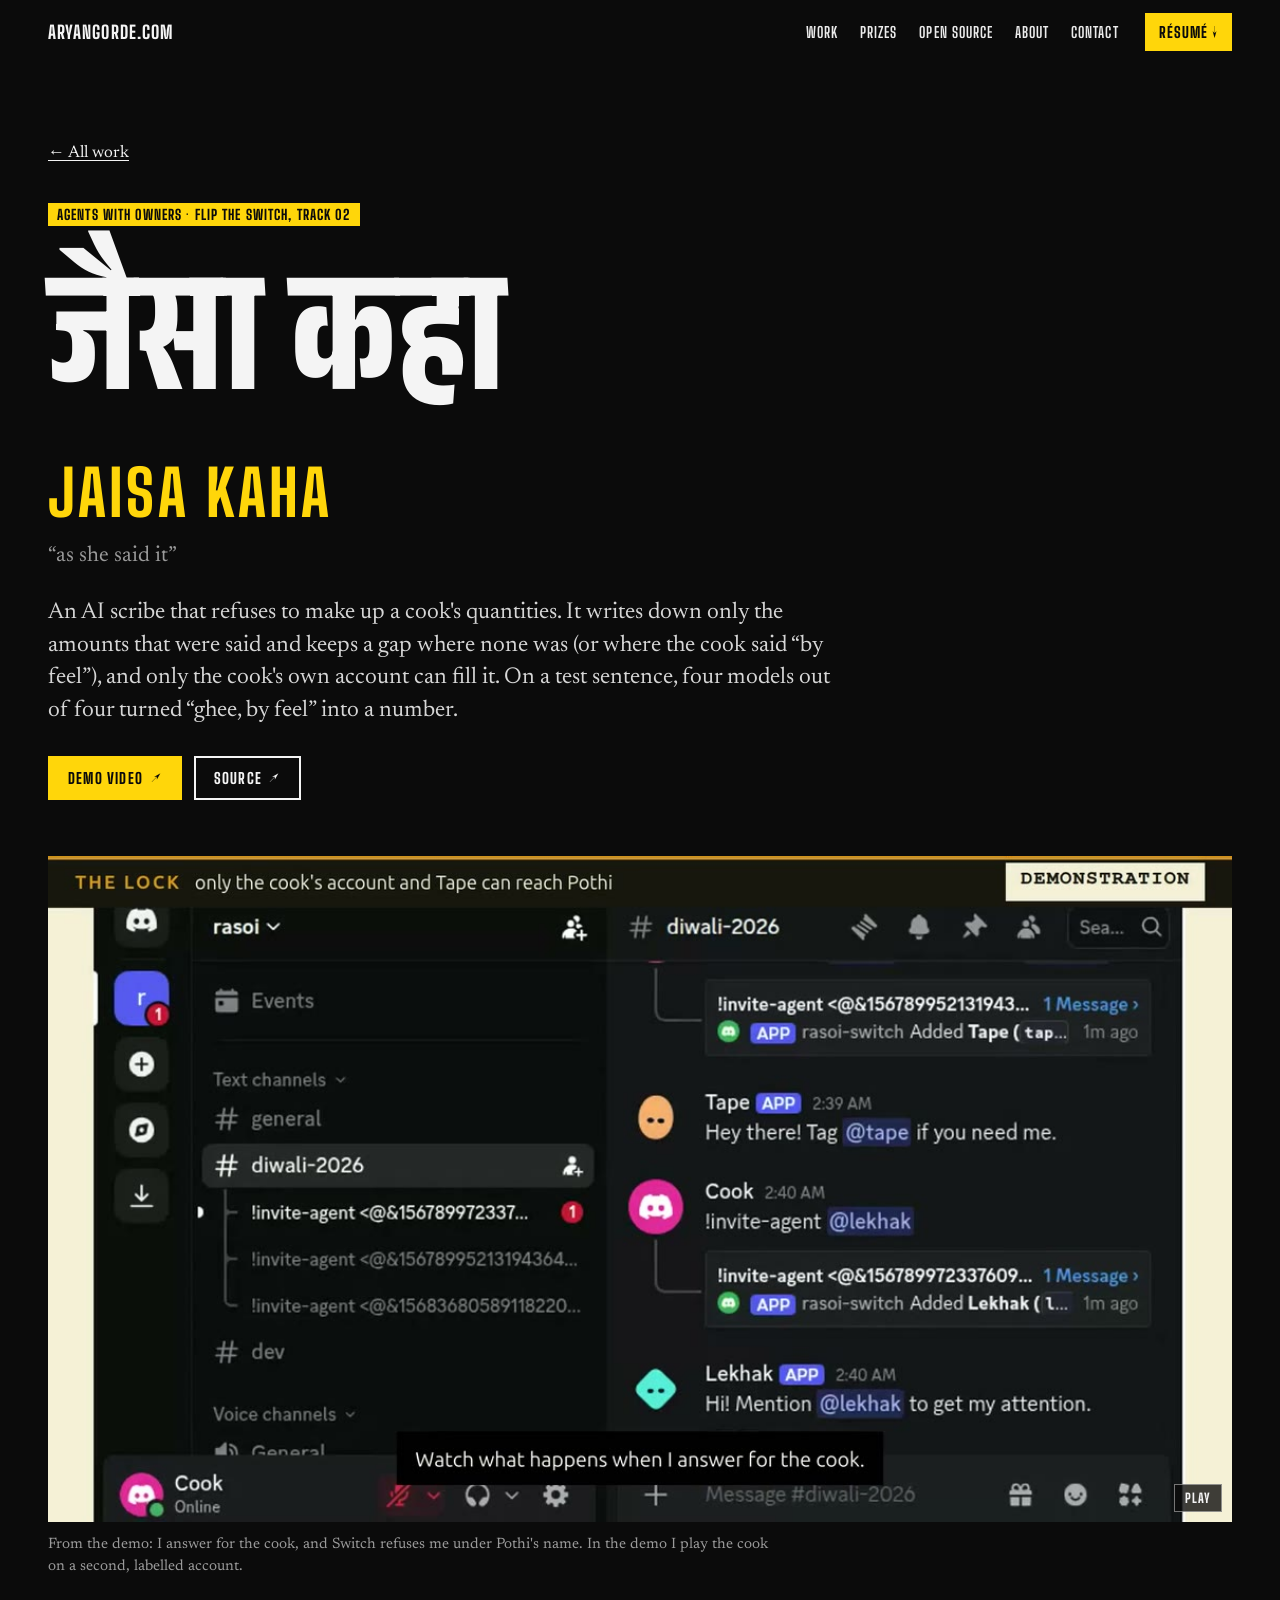
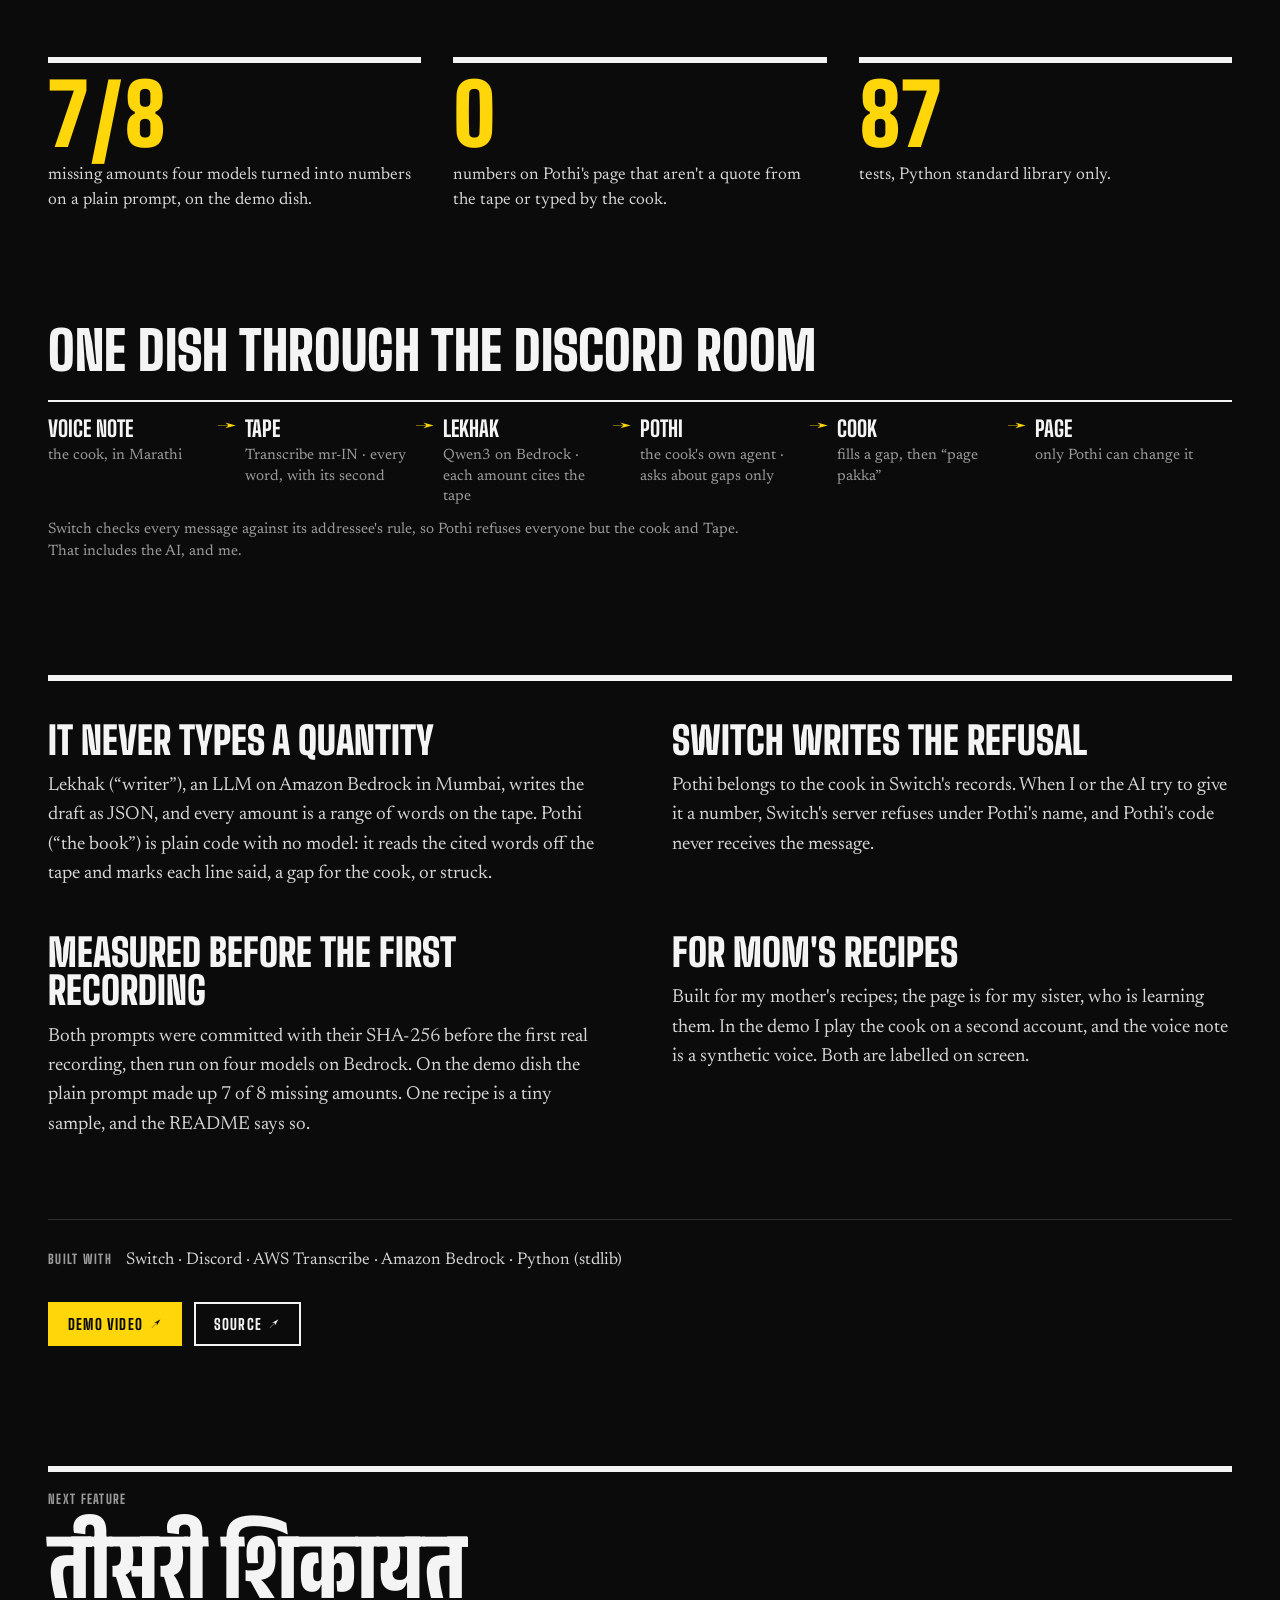
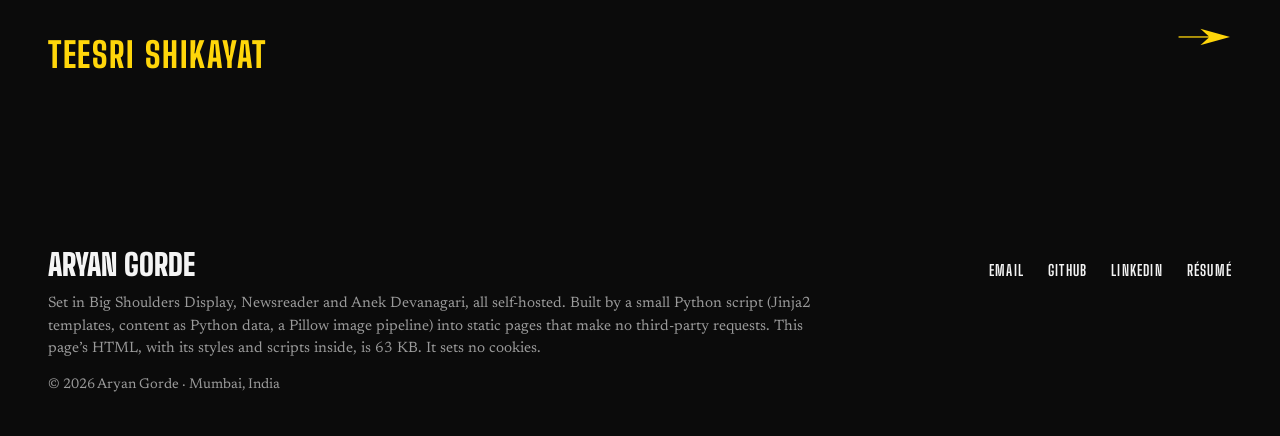
==== commit 87451b58: "Trim the stack to my repos, add page weight, deploy from main Stack: every tool listed is now one th" ====
--- a/jaisa-kaha/index.html
+++ b/jaisa-kaha/index.html
@@ -8,14 +8,14 @@
 <meta name="theme-color" content="#0b0b0b" />
 <link rel="icon" href="data:image/svg+xml,%3Csvg xmlns='http://www.w3.org/2000/svg' viewBox='0 0 32 32'%3E%3Crect width='32' height='32' fill='%230b0b0b'/%3E%3Crect x='5' y='20' width='22' height='7' fill='%23ffd60a'/%3E%3Cpath d='M9 18 15 4h2l6 14h-4l-1-3h-4l-1 3z' fill='%23f4f4f4'/%3E%3C/svg%3E" />
 <meta name="color-scheme" content="dark" />
-<link rel="canonical" href="https://aryangorde.com/jaisa-kaha/" />
+<link rel="canonical" href="https://www.aryangorde.com/jaisa-kaha/" />
 
 <meta property="og:type" content="article" />
 <meta property="og:site_name" content="aryangorde.com" />
 <meta property="og:title" content="Jaisa Kaha · Aryan Gorde" />
 <meta property="og:description" content="An AI scribe that refuses to make up a cook's quantities. Only the cook's own account can fill a gap." />
-<meta property="og:url" content="https://aryangorde.com/jaisa-kaha/" />
-<meta property="og:image" content="https://aryangorde.com/og/jaisa-kaha.jpg" />
+<meta property="og:url" content="https://www.aryangorde.com/jaisa-kaha/" />
+<meta property="og:image" content="https://www.aryangorde.com/og/jaisa-kaha.jpg" />
 <meta property="og:image:width" content="1200" />
 <meta property="og:image:height" content="630" />
 <meta property="og:image:alt" content="Jaisa Kaha, a build by Aryan Gorde" />
@@ -1463,7 +1463,7 @@
       <a href="https://www.linkedin.com/in/aryan-gorde-6b660a264/" target="_blank" rel="noopener">LinkedIn</a>
       <a href="/Aryan_Gorde_Resume.pdf">Résumé</a>
     </p>
-    <p class="colophon">Set in Big Shoulders Display, Newsreader and Anek Devanagari, all self-hosted. Built by a small Python script (Jinja2 templates, content as Python data, a Pillow image pipeline) into static pages that make no third-party requests.</p>
+    <p class="colophon">Set in Big Shoulders Display, Newsreader and Anek Devanagari, all self-hosted. Built by a small Python script (Jinja2 templates, content as Python data, a Pillow image pipeline) into static pages that make no third-party requests. This page’s HTML, with its styles and scripts inside, is 63 KB. It sets no cookies.</p>
     <p class="foot-copy">© 2026 Aryan Gorde · Mumbai, India</p>
   </div>
 </footer>
